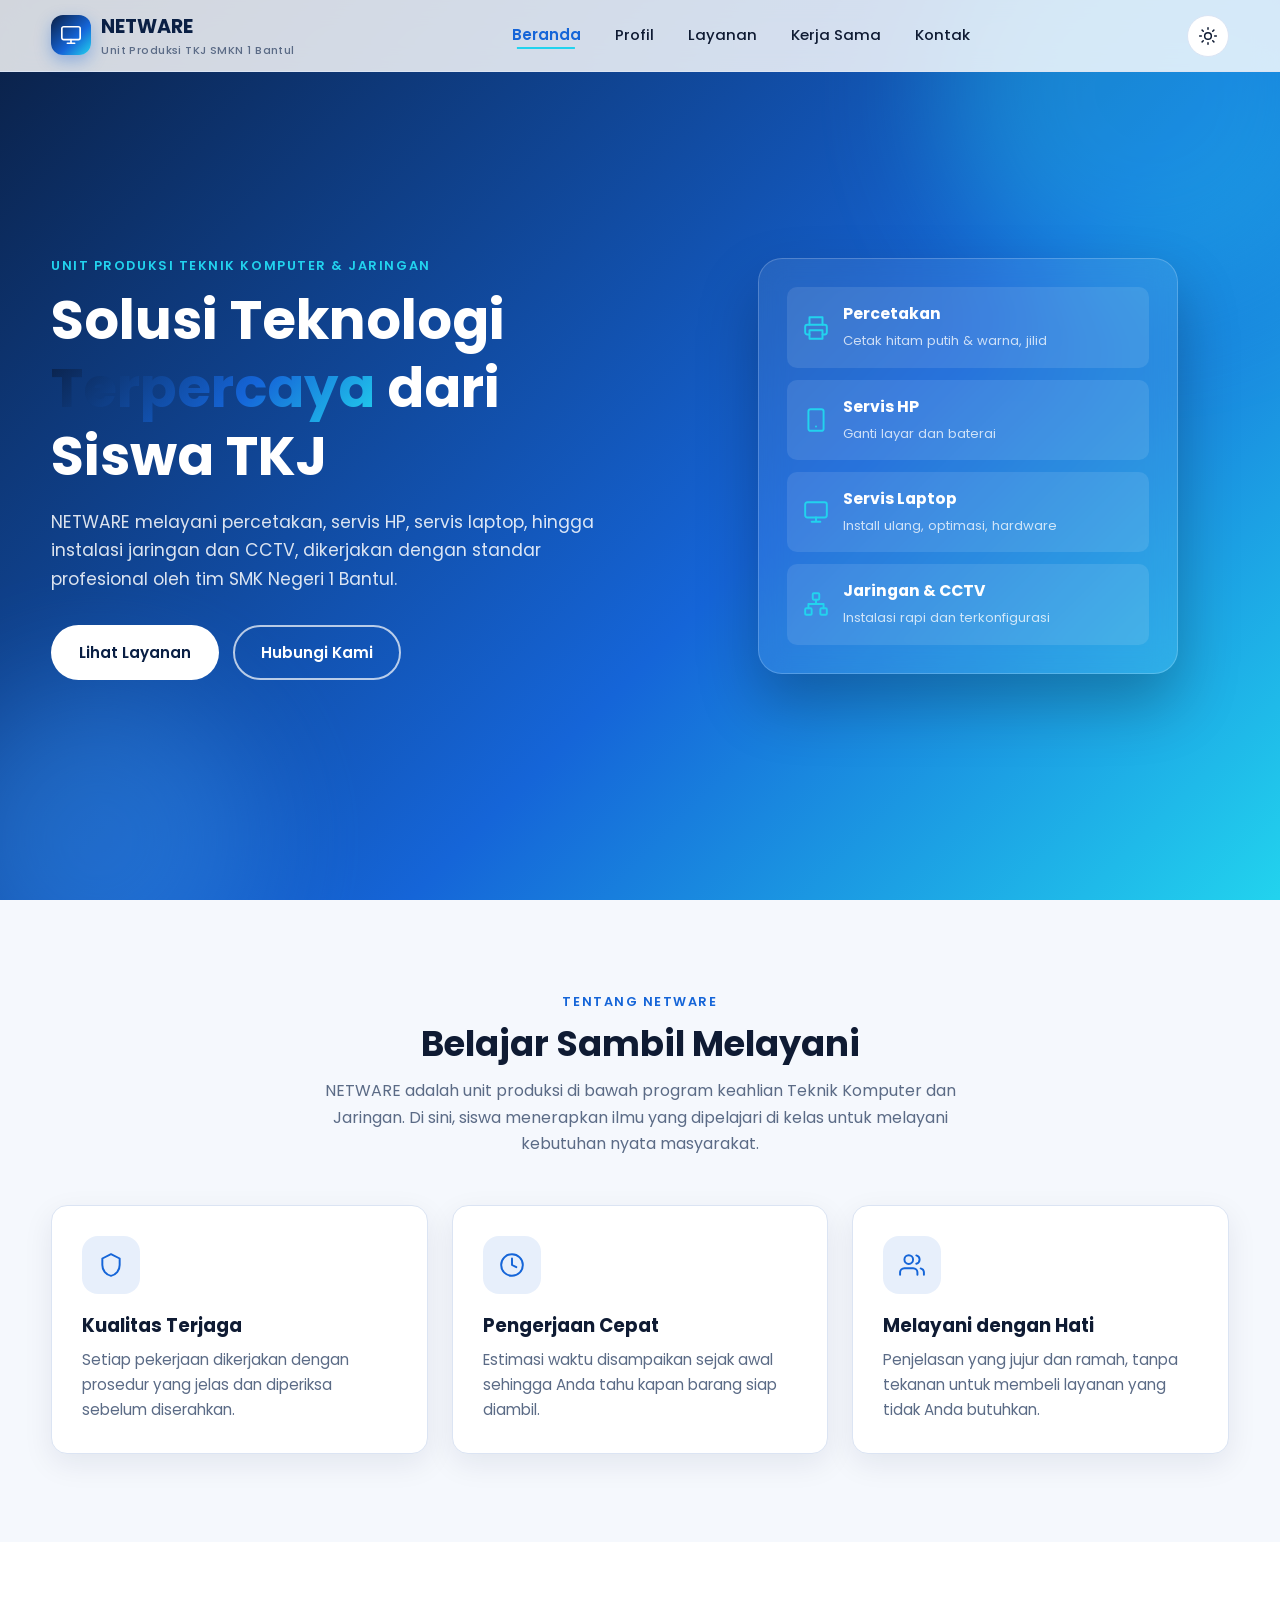
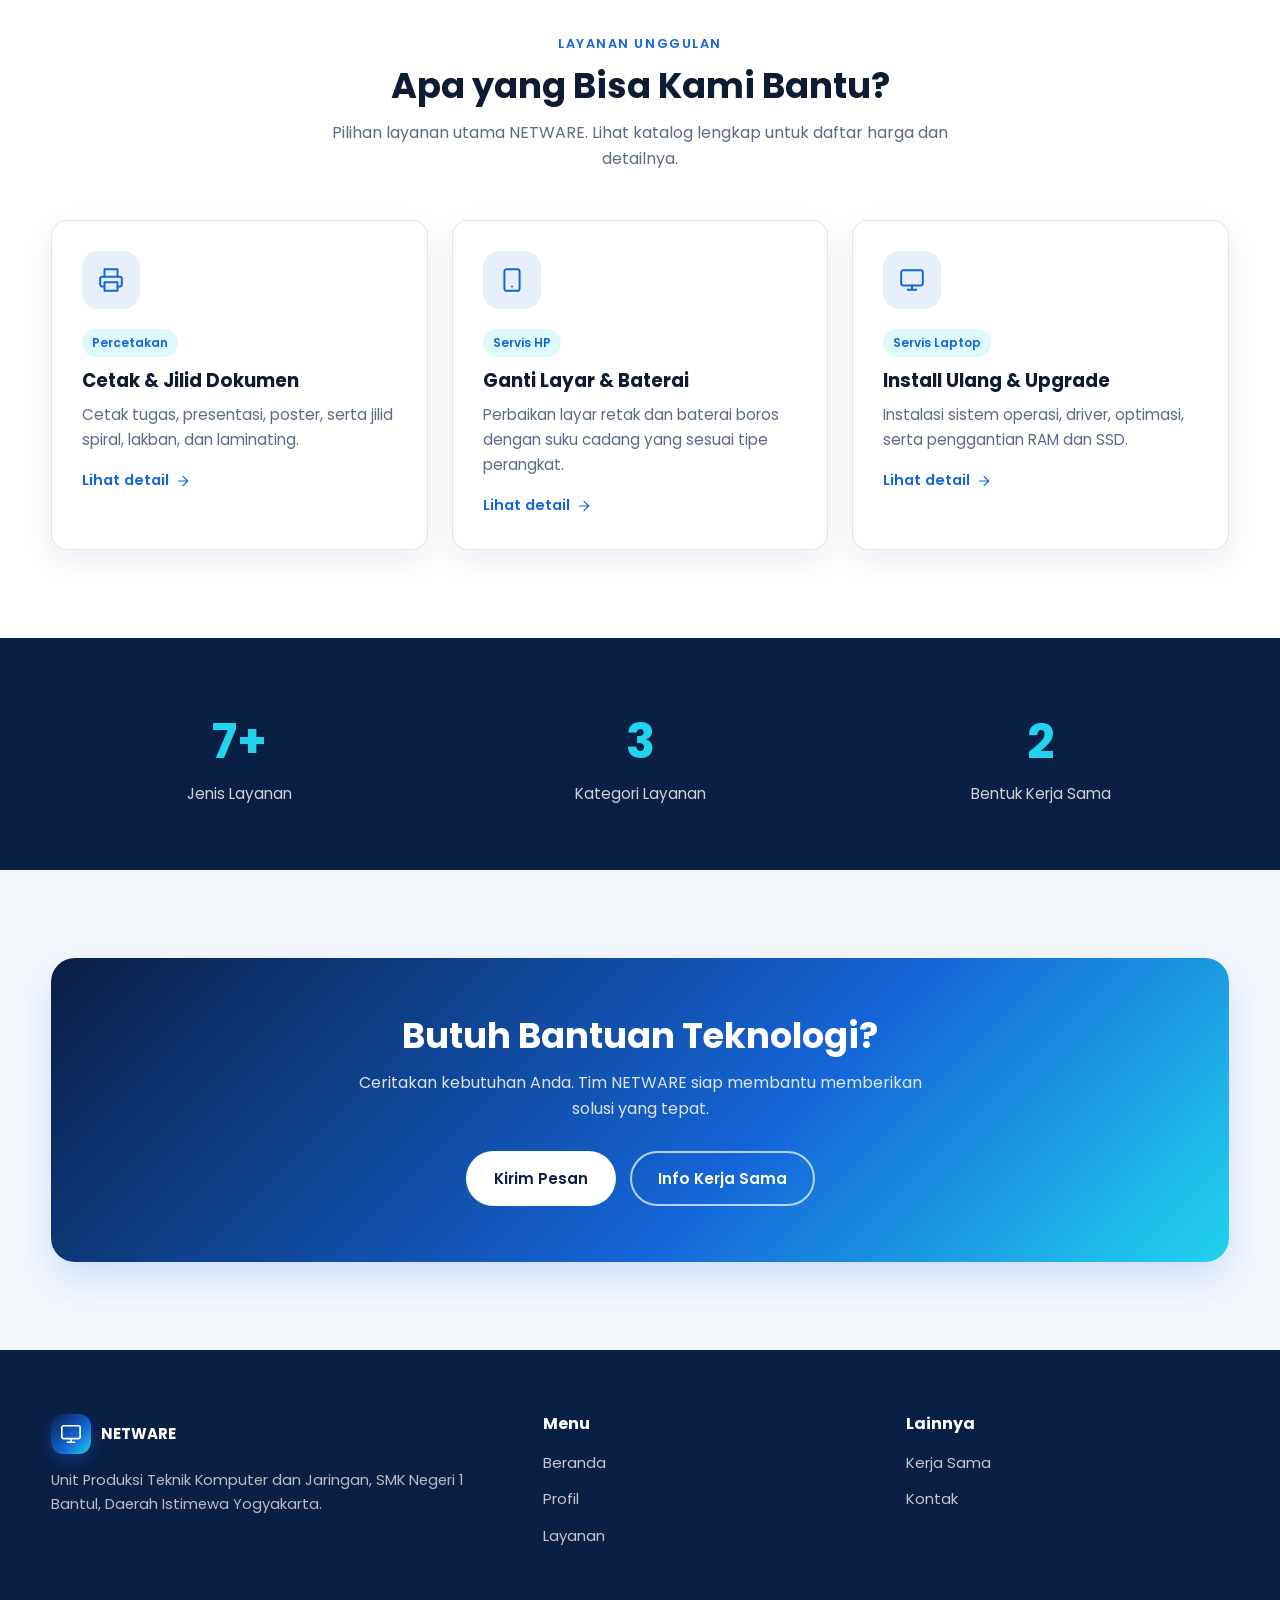
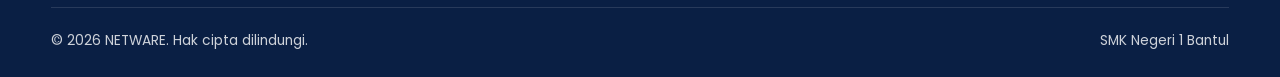
==== index.html @ 36465cb7 "Penjelasan singkat mengenai perubahan yang dibuat" ====
<!DOCTYPE html>
<html lang="id">
<head>
  <meta charset="UTF-8" />
  <meta name="viewport" content="width=device-width, initial-scale=1.0" />
  <meta name="description" content="NETWARE — Unit Produksi Teknik Komputer dan Jaringan (TKJ) SMK Negeri 1 Bantul. Percetakan, servis HP, servis laptop, dan layanan teknologi." />
  <title>NETWARE | Unit Produksi TKJ SMKN 1 Bantul</title>
  <link rel="preconnect" href="https://fonts.googleapis.com" />
  <link rel="preconnect" href="https://fonts.gstatic.com" crossorigin />
  <link href="https://fonts.googleapis.com/css2?family=Poppins:wght@400;500;600;700&display=swap" rel="stylesheet" />
  <link rel="stylesheet" href="css/style.css" />
  <script src="js/animasi.js" defer></script>
  <script src="js/main.js" defer></script>
</head>
<body>
  <div class="page-loader" aria-hidden="true"><div class="loader-ring"></div></div>
  <div class="scroll-progress" aria-hidden="true"></div>
  <a class="skip-link" href="#konten">Lewati ke konten</a>

  <!-- ============ HEADER & NAVIGASI ============ -->
  <header class="site-header">
    <div class="container nav-wrap">
      <a href="index.html" class="logo" aria-label="NETWARE beranda">
        <span class="logo-mark">
          <svg class="icon" viewBox="0 0 24 24" aria-hidden="true"><rect x="2" y="3" width="20" height="14" rx="2"/><path d="M8 21h8M12 17v4"/></svg>
        </span>
        <span>NETWARE<small>Unit Produksi TKJ SMKN 1 Bantul</small></span>
      </a>

      <nav aria-label="Navigasi utama">
        <ul class="nav-menu" id="menu">
          <li><a href="index.html" class="nav-link">Beranda</a></li>
          <li><a href="profil.html" class="nav-link">Profil</a></li>
          <li><a href="layanan.html" class="nav-link">Layanan</a></li>
          <li><a href="kerjasama.html" class="nav-link">Kerja Sama</a></li>
          <li><a href="kontak.html" class="nav-link">Kontak</a></li>
        </ul>
      </nav>

      <div class="nav-actions">
        <button class="icon-btn theme-toggle" type="button" aria-label="Aktifkan mode gelap" aria-pressed="false">
          <svg class="icon icon-sun" viewBox="0 0 24 24" aria-hidden="true"><circle cx="12" cy="12" r="4"/><path d="M12 2v2M12 20v2M4.93 4.93l1.41 1.41M17.66 17.66l1.41 1.41M2 12h2M20 12h2M4.93 19.07l1.41-1.41M17.66 6.34l1.41-1.41"/></svg>
          <svg class="icon icon-moon" viewBox="0 0 24 24" aria-hidden="true"><path d="M21 12.79A9 9 0 1 1 11.21 3 7 7 0 0 0 21 12.79z"/></svg>
        </button>
        <button class="icon-btn menu-toggle" type="button" aria-label="Buka menu" aria-expanded="false" aria-controls="menu">
          <svg class="icon icon-menu" viewBox="0 0 24 24" aria-hidden="true"><path d="M3 12h18M3 6h18M3 18h18"/></svg>
          <svg class="icon icon-close hidden" viewBox="0 0 24 24" aria-hidden="true"><path d="M18 6L6 18M6 6l12 12"/></svg>
        </button>
      </div>
    </div>
  </header>

  <main id="konten">

    <!-- ============ HERO ============ -->
    <section class="hero">
      <div class="container hero-grid">
        <div>
          <span class="eyebrow">Unit Produksi Teknik Komputer &amp; Jaringan</span>
          <h1>Solusi Teknologi <span class="text-gradient">Terpercaya</span> dari Siswa TKJ</h1>
          <p>NETWARE melayani percetakan, servis HP, servis laptop, hingga instalasi jaringan dan CCTV, dikerjakan dengan standar profesional oleh tim SMK Negeri 1 Bantul.</p>
          <div class="hero-actions">
            <a href="layanan.html" class="btn btn-light">Lihat Layanan</a>
            <a href="kontak.html" class="btn btn-ghost-light">Hubungi Kami</a>
          </div>
        </div>

        <div class="hero-visual">
          <div class="hero-card">
            <div class="hero-card-item">
              <svg class="icon" viewBox="0 0 24 24" aria-hidden="true"><path d="M6 9V2h12v7"/><path d="M6 18H4a2 2 0 0 1-2-2v-5a2 2 0 0 1 2-2h16a2 2 0 0 1 2 2v5a2 2 0 0 1-2 2h-2"/><rect x="6" y="14" width="12" height="8"/></svg>
              <div><strong>Percetakan</strong><span>Cetak hitam putih &amp; warna, jilid</span></div>
            </div>
            <div class="hero-card-item">
              <svg class="icon" viewBox="0 0 24 24" aria-hidden="true"><rect x="5" y="2" width="14" height="20" rx="2"/><path d="M12 18h.01"/></svg>
              <div><strong>Servis HP</strong><span>Ganti layar dan baterai</span></div>
            </div>
            <div class="hero-card-item">
              <svg class="icon" viewBox="0 0 24 24" aria-hidden="true"><rect x="2" y="3" width="20" height="14" rx="2"/><path d="M8 21h8M12 17v4"/></svg>
              <div><strong>Servis Laptop</strong><span>Install ulang, optimasi, hardware</span></div>
            </div>
            <div class="hero-card-item">
              <svg class="icon" viewBox="0 0 24 24" aria-hidden="true"><rect x="9" y="2" width="6" height="6" rx="1"/><rect x="2" y="16" width="6" height="6" rx="1"/><rect x="16" y="16" width="6" height="6" rx="1"/><path d="M12 8v4M5 16v-4h14v4"/></svg>
              <div><strong>Jaringan &amp; CCTV</strong><span>Instalasi rapi dan terkonfigurasi</span></div>
            </div>
          </div>
        </div>
      </div>
    </section>

    <!-- ============ PENGENALAN ============ -->
    <section class="section">
      <div class="container">
        <div class="section-head reveal">
          <span class="eyebrow">Tentang NETWARE</span>
          <h2>Belajar Sambil Melayani</h2>
          <p>NETWARE adalah unit produksi di bawah program keahlian Teknik Komputer dan Jaringan. Di sini, siswa menerapkan ilmu yang dipelajari di kelas untuk melayani kebutuhan nyata masyarakat.</p>
        </div>

        <div class="grid grid-3">
          <article class="card reveal">
            <div class="card-icon"><svg class="icon" viewBox="0 0 24 24" aria-hidden="true"><path d="M12 2l8 4v6c0 5-3.5 9-8 10-4.5-1-8-5-8-10V6l8-4z"/></svg></div>
            <h3>Kualitas Terjaga</h3>
            <p>Setiap pekerjaan dikerjakan dengan prosedur yang jelas dan diperiksa sebelum diserahkan.</p>
          </article>
          <article class="card reveal reveal-delay-1">
            <div class="card-icon"><svg class="icon" viewBox="0 0 24 24" aria-hidden="true"><circle cx="12" cy="12" r="10"/><path d="M12 6v6l4 2"/></svg></div>
            <h3>Pengerjaan Cepat</h3>
            <p>Estimasi waktu disampaikan sejak awal sehingga Anda tahu kapan barang siap diambil.</p>
          </article>
          <article class="card reveal reveal-delay-2">
            <div class="card-icon"><svg class="icon" viewBox="0 0 24 24" aria-hidden="true"><path d="M17 21v-2a4 4 0 0 0-4-4H5a4 4 0 0 0-4 4v2"/><circle cx="9" cy="7" r="4"/><path d="M23 21v-2a4 4 0 0 0-3-3.87M16 3.13a4 4 0 0 1 0 7.75"/></svg></div>
            <h3>Melayani dengan Hati</h3>
            <p>Penjelasan yang jujur dan ramah, tanpa tekanan untuk membeli layanan yang tidak Anda butuhkan.</p>
          </article>
        </div>
      </div>
    </section>

    <!-- ============ LAYANAN UNGGULAN ============ -->
    <section class="section section-alt">
      <div class="container">
        <div class="section-head reveal">
          <span class="eyebrow">Layanan Unggulan</span>
          <h2>Apa yang Bisa Kami Bantu?</h2>
          <p>Pilihan layanan utama NETWARE. Lihat katalog lengkap untuk daftar harga dan detailnya.</p>
        </div>

        <div class="grid grid-3">
          <article class="card reveal">
            <div class="card-icon"><svg class="icon" viewBox="0 0 24 24" aria-hidden="true"><path d="M6 9V2h12v7"/><path d="M6 18H4a2 2 0 0 1-2-2v-5a2 2 0 0 1 2-2h16a2 2 0 0 1 2 2v5a2 2 0 0 1-2 2h-2"/><rect x="6" y="14" width="12" height="8"/></svg></div>
            <span class="tag">Percetakan</span>
            <h3>Cetak &amp; Jilid Dokumen</h3>
            <p>Cetak tugas, presentasi, poster, serta jilid spiral, lakban, dan laminating.</p>
            <a href="layanan.html" class="card-link">Lihat detail <svg class="icon" viewBox="0 0 24 24" aria-hidden="true"><path d="M5 12h14M12 5l7 7-7 7"/></svg></a>
          </article>
          <article class="card reveal reveal-delay-1">
            <div class="card-icon"><svg class="icon" viewBox="0 0 24 24" aria-hidden="true"><rect x="5" y="2" width="14" height="20" rx="2"/><path d="M12 18h.01"/></svg></div>
            <span class="tag">Servis HP</span>
            <h3>Ganti Layar &amp; Baterai</h3>
            <p>Perbaikan layar retak dan baterai boros dengan suku cadang yang sesuai tipe perangkat.</p>
            <a href="layanan.html" class="card-link">Lihat detail <svg class="icon" viewBox="0 0 24 24" aria-hidden="true"><path d="M5 12h14M12 5l7 7-7 7"/></svg></a>
          </article>
          <article class="card reveal reveal-delay-2">
            <div class="card-icon"><svg class="icon" viewBox="0 0 24 24" aria-hidden="true"><rect x="2" y="3" width="20" height="14" rx="2"/><path d="M8 21h8M12 17v4"/></svg></div>
            <span class="tag">Servis Laptop</span>
            <h3>Install Ulang &amp; Upgrade</h3>
            <p>Instalasi sistem operasi, driver, optimasi, serta penggantian RAM dan SSD.</p>
            <a href="layanan.html" class="card-link">Lihat detail <svg class="icon" viewBox="0 0 24 24" aria-hidden="true"><path d="M5 12h14M12 5l7 7-7 7"/></svg></a>
          </article>
        </div>
      </div>
    </section>

    <!-- ============ STATISTIK ============ -->
    <section class="stats">
      <div class="container grid grid-3">
        <div class="reveal">
          <div class="stat-number" data-count="10" data-suffix="+">0</div>
          <div class="stat-label">Jenis Layanan</div>
        </div>
        <div class="reveal reveal-delay-1">
          <div class="stat-number" data-count="4">0</div>
          <div class="stat-label">Kategori Layanan</div>
        </div>
        <div class="reveal reveal-delay-2">
          <div class="stat-number" data-count="3">0</div>
          <div class="stat-label">Bentuk Kerja Sama</div>
        </div>
      </div>
    </section>

    <!-- ============ CTA ============ -->
    <section class="section">
      <div class="container">
        <div class="cta-band reveal">
          <h2>Butuh Bantuan Teknologi?</h2>
          <p>Ceritakan kebutuhan Anda. Tim NETWARE siap membantu memberikan solusi yang tepat.</p>
          <div class="hero-actions">
            <a href="kontak.html" class="btn btn-light">Kirim Pesan</a>
            <a href="kerjasama.html" class="btn btn-ghost-light">Info Kerja Sama</a>
          </div>
        </div>
      </div>
    </section>
  </main>

  <!-- ============ FOOTER ============ -->
  <footer class="site-footer">
    <div class="container">
      <div class="footer-grid">
        <div>
          <a href="index.html" class="logo"><span class="logo-mark"><svg class="icon" viewBox="0 0 24 24" aria-hidden="true"><rect x="2" y="3" width="20" height="14" rx="2"/><path d="M8 21h8M12 17v4"/></svg></span><span>NETWARE</span></a>
          <p>Unit Produksi Teknik Komputer dan Jaringan, SMK Negeri 1 Bantul, Daerah Istimewa Yogyakarta.</p>
        </div>
        <div>
          <h4>Menu</h4>
          <ul>
            <li><a href="index.html">Beranda</a></li>
            <li><a href="profil.html">Profil</a></li>
            <li><a href="layanan.html">Layanan</a></li>
          </ul>
        </div>
        <div>
          <h4>Lainnya</h4>
          <ul>
            <li><a href="kerjasama.html">Kerja Sama</a></li>
            <li><a href="kontak.html">Kontak</a></li>
          </ul>
        </div>
      </div>
      <div class="footer-bottom">
        <span>&copy; <span class="current-year">2026</span> NETWARE. Hak cipta dilindungi.</span>
        <span>SMK Negeri 1 Bantul</span>
      </div>
    </div>
  </footer>

  <button class="back-to-top" type="button" aria-label="Kembali ke atas">
    <svg class="icon" viewBox="0 0 24 24" aria-hidden="true"><path d="M12 19V5M5 12l7-7 7 7"/></svg>
  </button>
</body>
</html>
---- css/style.css ----
/* =========================================================
   NETWARE — Unit Produksi TKJ SMK Negeri 1 Bantul
   Stylesheet utama (ditulis manual, tanpa framework)
   ========================================================= */

/* ---------- 1. Variabel warna & tipografi ---------- */
:root {
  --navy: #0a1f44;
  --navy-2: #13306b;
  --blue: #1565d8;
  --blue-light: #3b9cff;
  --cyan: #22d3ee;
  --white: #ffffff;

  --bg: #f5f8fd;
  --surface: #ffffff;
  --text: #0f1b33;
  --text-muted: #5b6b86;
  --border: #dbe4f3;
  --shadow: 0 10px 30px rgba(10, 31, 68, 0.08);
  --shadow-hover: 0 18px 40px rgba(21, 101, 216, 0.18);
  --gradient: linear-gradient(135deg, var(--navy) 0%, var(--blue) 60%, var(--cyan) 100%);

  --radius: 16px;
  --radius-sm: 10px;
  --transition: 0.3s ease;
  --font: "Poppins", "Inter", system-ui, -apple-system, "Segoe UI", sans-serif;
  --header-h: 72px;
}

/* Mode gelap */
[data-theme="dark"] {
  --bg: #0b1424;
  --surface: #121d33;
  --text: #e6eefc;
  --text-muted: #9fb0cc;
  --border: #22314f;
  --shadow: 0 10px 30px rgba(0, 0, 0, 0.35);
  --shadow-hover: 0 18px 40px rgba(34, 211, 238, 0.15);
}

/* ---------- 2. Reset & dasar ---------- */
*,
*::before,
*::after { box-sizing: border-box; margin: 0; padding: 0; }

html { scroll-behavior: smooth; scroll-padding-top: calc(var(--header-h) + 16px); }

body {
  font-family: var(--font);
  background: var(--bg);
  color: var(--text);
  line-height: 1.65;
  transition: background var(--transition), color var(--transition);
  overflow-x: hidden;
}

img, svg { display: block; max-width: 100%; }
a { color: var(--blue); text-decoration: none; transition: color var(--transition); }
a:hover { color: var(--cyan); }
h1, h2, h3, h4 { line-height: 1.25; font-weight: 700; }
h1 { font-size: clamp(2rem, 4.5vw, 3.4rem); }
h2 { font-size: clamp(1.6rem, 3vw, 2.2rem); }
h3 { font-size: 1.15rem; }
p { color: var(--text-muted); }

.container { width: min(1180px, 92%); margin-inline: auto; }
.section { padding: 88px 0; }
.section-alt { background: var(--surface); }
.section-head { text-align: center; max-width: 680px; margin: 0 auto 48px; }
.section-head p { margin-top: 12px; }
.eyebrow {
  display: inline-block;
  font-size: 0.8rem;
  font-weight: 600;
  letter-spacing: 0.12em;
  text-transform: uppercase;
  color: var(--blue);
  margin-bottom: 10px;
}
.text-gradient {
  background: var(--gradient);
  -webkit-background-clip: text;
  background-clip: text;
  color: transparent;
}

.icon { width: 26px; height: 26px; stroke: currentColor; fill: none; stroke-width: 1.8; stroke-linecap: round; stroke-linejoin: round; flex-shrink: 0; }
.icon-lg { width: 36px; height: 36px; }

/* Skip link (aksesibilitas) */
.skip-link {
  position: absolute; left: -9999px; top: 8px;
  background: var(--blue); color: #fff; padding: 8px 14px; border-radius: 8px; z-index: 2000;
}
.skip-link:focus { left: 12px; }

:focus-visible { outline: 3px solid var(--cyan); outline-offset: 3px; border-radius: 6px; }

/* ---------- 3. Tombol ---------- */
.btn {
  position: relative;
  display: inline-flex; align-items: center; justify-content: center; gap: 8px;
  padding: 13px 26px;
  border: 2px solid transparent;
  border-radius: 999px;
  font: inherit; font-weight: 600; font-size: 0.95rem;
  cursor: pointer; overflow: hidden;
  transition: transform var(--transition), box-shadow var(--transition), background var(--transition), color var(--transition);
}
.btn:hover { transform: translateY(-3px); }
.btn:active { transform: translateY(-1px) scale(0.98); }
.btn .icon { width: 18px; height: 18px; }
.btn-primary { background: var(--blue); color: #fff; box-shadow: 0 6px 18px rgba(21, 101, 216, 0.35); }
.btn-primary:hover { background: var(--blue-light); color: #fff; box-shadow: 0 10px 26px rgba(59, 156, 255, 0.45); }
.btn-outline { border-color: var(--blue); color: var(--blue); background: transparent; }
.btn-outline:hover { background: var(--blue); color: #fff; }
.btn-light { background: #fff; color: var(--navy); }
.btn-light:hover { background: var(--cyan); color: var(--navy); }
.btn-ghost-light { border-color: rgba(255,255,255,0.7); color: #fff; }
.btn-ghost-light:hover { background: #fff; color: var(--navy); }
.btn-block { width: 100%; }
.btn .ripple {
  position: absolute; border-radius: 50%; background: rgba(255,255,255,0.45);
  transform: scale(0); animation: ripple 0.6s linear; pointer-events: none;
}
@keyframes ripple { to { transform: scale(4); opacity: 0; } }

/* ---------- 4. Header & navigasi ---------- */
.site-header {
  position: fixed; inset: 0 0 auto 0; height: var(--header-h); z-index: 1000;
  background: rgba(255, 255, 255, 0.82);
  backdrop-filter: blur(12px); -webkit-backdrop-filter: blur(12px);
  border-bottom: 1px solid var(--border);
  transition: background var(--transition), box-shadow var(--transition);
}
[data-theme="dark"] .site-header { background: rgba(11, 20, 36, 0.82); }
.site-header.scrolled { box-shadow: var(--shadow); }

.nav-wrap { height: 100%; display: flex; align-items: center; justify-content: space-between; gap: 16px; }

.logo { display: flex; align-items: center; gap: 10px; font-weight: 700; font-size: 1.2rem; color: var(--navy); }
[data-theme="dark"] .logo { color: #fff; }
.logo:hover { color: var(--blue); }
.logo-mark {
  width: 40px; height: 40px; border-radius: 12px; background: var(--gradient);
  display: grid; place-items: center; color: #fff; box-shadow: 0 6px 16px rgba(21,101,216,0.35);
}
.logo-mark .icon { width: 22px; height: 22px; }
.logo small { display: block; font-size: 0.68rem; font-weight: 500; color: var(--text-muted); letter-spacing: 0.04em; }

.nav-menu { display: flex; align-items: center; gap: 6px; list-style: none; }
.nav-link {
  position: relative; padding: 8px 14px; border-radius: 999px;
  font-weight: 500; font-size: 0.93rem; color: var(--text);
  transition: color var(--transition), background var(--transition);
}
.nav-link::after {
  content: ""; position: absolute; left: 50%; bottom: 4px; width: 0; height: 2px;
  background: var(--cyan); transform: translateX(-50%); transition: width var(--transition);
}
.nav-link:hover { color: var(--blue); background: rgba(21,101,216,0.06); }
.nav-link:hover::after, .nav-link.active::after { width: 60%; }
.nav-link.active { color: var(--blue); font-weight: 600; }

.nav-actions { display: flex; align-items: center; gap: 10px; }
.icon-btn {
  width: 42px; height: 42px; border-radius: 50%; border: 1px solid var(--border);
  background: var(--surface); color: var(--text); cursor: pointer;
  display: grid; place-items: center;
  transition: transform var(--transition), background var(--transition), color var(--transition);
}
.icon-btn:hover { transform: rotate(18deg); background: var(--blue); color: #fff; border-color: var(--blue); }
.icon-btn .icon { width: 20px; height: 20px; }
.theme-toggle .icon-moon { display: none; }
[data-theme="dark"] .theme-toggle .icon-sun { display: none; }
[data-theme="dark"] .theme-toggle .icon-moon { display: block; }

.menu-toggle { display: none; }

/* Progress bar membaca halaman */
.scroll-progress {
  position: fixed; top: 0; left: 0; height: 3px; width: 0%; z-index: 1100;
  background: var(--gradient);
}

/* ---------- 5. Hero ---------- */
.hero {
  position: relative; min-height: 100vh; display: flex; align-items: center;
  padding: calc(var(--header-h) + 40px) 0 80px;
  background: var(--gradient); color: #fff; overflow: hidden;
}
.hero::before, .hero::after {
  content: ""; position: absolute; border-radius: 50%; filter: blur(60px); opacity: 0.35; pointer-events: none;
}
.hero::before { width: 420px; height: 420px; background: var(--cyan); top: -120px; right: -80px; animation: float 9s ease-in-out infinite; }
.hero::after { width: 320px; height: 320px; background: var(--blue-light); bottom: -100px; left: -60px; animation: float 11s ease-in-out infinite reverse; }
@keyframes float { 50% { transform: translateY(-30px); } }

.hero-grid { position: relative; z-index: 1; display: grid; grid-template-columns: 1.15fr 1fr; gap: 56px; align-items: center; }
.hero h1 { color: #fff; margin-bottom: 18px; }
.hero p { color: rgba(255,255,255,0.85); font-size: 1.08rem; max-width: 560px; }
.hero .eyebrow { color: var(--cyan); }
.hero-actions { display: flex; flex-wrap: wrap; gap: 14px; margin-top: 32px; }

.hero-visual { position: relative; display: grid; place-items: center; }
.hero-card {
  width: min(420px, 100%); padding: 28px; border-radius: 24px;
  background: rgba(255,255,255,0.08); border: 1px solid rgba(255,255,255,0.2);
  backdrop-filter: blur(14px); -webkit-backdrop-filter: blur(14px);
  box-shadow: 0 30px 60px rgba(0,0,0,0.25);
  animation: rise 0.9s ease both;
}
.hero-card-item {
  display: flex; align-items: center; gap: 14px; padding: 14px 16px; margin-bottom: 12px;
  border-radius: var(--radius-sm); background: rgba(255,255,255,0.1); color: #fff;
  transition: transform var(--transition), background var(--transition);
}
.hero-card-item:last-child { margin-bottom: 0; }
.hero-card-item:hover { transform: translateX(6px); background: rgba(255,255,255,0.18); }
.hero-card-item strong { display: block; font-size: 0.98rem; }
.hero-card-item span { font-size: 0.82rem; color: rgba(255,255,255,0.75); }
.hero-card-item .icon { color: var(--cyan); }

@keyframes rise { from { opacity: 0; transform: translateY(30px); } to { opacity: 1; transform: none; } }

/* ---------- 6. Kartu ---------- */
.grid { display: grid; gap: 24px; }
.grid-3 { grid-template-columns: repeat(3, 1fr); }
.grid-2 { grid-template-columns: repeat(2, 1fr); }
.grid-4 { grid-template-columns: repeat(4, 1fr); }

.card {
  position: relative; background: var(--surface); border: 1px solid var(--border);
  border-radius: var(--radius); padding: 30px; box-shadow: var(--shadow);
  transition: transform var(--transition), box-shadow var(--transition), border-color var(--transition);
}
.card:hover { transform: translateY(-8px); box-shadow: var(--shadow-hover); border-color: var(--cyan); }
.card-icon {
  width: 58px; height: 58px; border-radius: 16px; margin-bottom: 20px;
  display: grid; place-items: center; background: rgba(21,101,216,0.1); color: var(--blue);
  transition: background var(--transition), color var(--transition), transform var(--transition);
}
.card:hover .card-icon { background: var(--gradient); color: #fff; transform: scale(1.08) rotate(-4deg); }
.card h3 { color: var(--text); margin-bottom: 10px; }
.card p { font-size: 0.95rem; }
.card-link { display: inline-flex; align-items: center; gap: 6px; margin-top: 16px; font-weight: 600; font-size: 0.92rem; }
.card-link .icon { width: 16px; height: 16px; transition: transform var(--transition); }
.card-link:hover .icon { transform: translateX(5px); }

.tag {
  display: inline-block; font-size: 0.75rem; font-weight: 600; padding: 4px 10px; border-radius: 999px;
  background: rgba(34,211,238,0.15); color: var(--blue); margin-bottom: 12px;
}

/* ---------- 7. Statistik ---------- */
.stats { background: var(--navy); color: #fff; padding: 64px 0; }
.stats .grid { text-align: center; }
.stat-number { font-size: clamp(2.2rem, 4vw, 3rem); font-weight: 700; color: var(--cyan); }
.stat-label { color: rgba(255,255,255,0.8); font-size: 0.95rem; }

/* ---------- 8. Timeline / sejarah ---------- */
.timeline { position: relative; max-width: 760px; margin: 0 auto; padding-left: 36px; }
.timeline::before {
  content: ""; position: absolute; left: 8px; top: 6px; bottom: 6px; width: 3px;
  background: var(--gradient); border-radius: 3px;
}
.timeline-item { position: relative; margin-bottom: 32px; }
.timeline-item::before {
  content: ""; position: absolute; left: -36px; top: 6px; width: 19px; height: 19px; border-radius: 50%;
  background: var(--surface); border: 4px solid var(--blue); box-shadow: 0 0 0 4px var(--bg);
  transition: transform var(--transition), background var(--transition);
}
.timeline-item:hover::before { transform: scale(1.3); background: var(--cyan); border-color: var(--cyan); }
.timeline-year { font-weight: 700; color: var(--blue); font-size: 0.9rem; }
.timeline-item h3 { margin: 4px 0 6px; color: var(--text); }

/* ---------- 9. Halaman sub-hero ---------- */
.page-hero {
  padding: calc(var(--header-h) + 64px) 0 64px; background: var(--gradient); color: #fff; text-align: center;
  position: relative; overflow: hidden;
}
.page-hero h1 { color: #fff; font-size: clamp(2rem, 4vw, 2.9rem); }
.page-hero p { color: rgba(255,255,255,0.85); max-width: 640px; margin: 14px auto 0; }
.breadcrumb { font-size: 0.88rem; color: rgba(255,255,255,0.75); margin-bottom: 12px; }
.breadcrumb a { color: var(--cyan); }

/* ---------- 10. Layanan: pencarian, filter, katalog ---------- */
.toolbar { display: flex; flex-wrap: wrap; gap: 16px; align-items: center; justify-content: space-between; margin-bottom: 36px; }
.search-box { position: relative; flex: 1 1 320px; max-width: 420px; }
.search-box input {
  width: 100%; padding: 14px 18px 14px 48px; border-radius: 999px;
  border: 1px solid var(--border); background: var(--surface); color: var(--text); font: inherit;
  transition: border-color var(--transition), box-shadow var(--transition);
}
.search-box input:focus { outline: none; border-color: var(--blue); box-shadow: 0 0 0 4px rgba(21,101,216,0.15); }
.search-box .icon { position: absolute; left: 16px; top: 50%; transform: translateY(-50%); color: var(--text-muted); width: 20px; height: 20px; }

.filters { display: flex; flex-wrap: wrap; gap: 10px; }
.filter-btn {
  padding: 10px 18px; border-radius: 999px; border: 1px solid var(--border);
  background: var(--surface); color: var(--text); font: inherit; font-size: 0.9rem; font-weight: 500; cursor: pointer;
  transition: all var(--transition);
}
.filter-btn:hover { border-color: var(--blue); color: var(--blue); transform: translateY(-2px); }
.filter-btn.active { background: var(--blue); border-color: var(--blue); color: #fff; box-shadow: 0 6px 16px rgba(21,101,216,0.3); }

.service-card { display: flex; flex-direction: column; cursor: pointer; }
.service-card .price { margin-top: auto; padding-top: 18px; font-weight: 700; color: var(--navy); display: flex; justify-content: space-between; align-items: center; }
[data-theme="dark"] .service-card .price { color: #fff; }
.service-card .price span { font-size: 0.8rem; font-weight: 500; color: var(--text-muted); }
.service-card .detail-hint { font-size: 0.82rem; color: var(--blue); margin-top: 10px; }

.empty-state { text-align: center; padding: 48px 20px; color: var(--text-muted); display: none; }
.empty-state.show { display: block; }

/* ---------- 11. Kerja sama: langkah ---------- */
.steps { counter-reset: step; }
.step {
  position: relative; padding: 30px 26px 26px; border-radius: var(--radius); background: var(--surface);
  border: 1px solid var(--border); box-shadow: var(--shadow); counter-increment: step;
  transition: transform var(--transition), box-shadow var(--transition);
}
.step:hover { transform: translateY(-6px); box-shadow: var(--shadow-hover); }
.step::before {
  content: counter(step, decimal-leading-zero); position: absolute; top: -18px; left: 22px;
  width: 44px; height: 44px; border-radius: 50%; display: grid; place-items: center;
  background: var(--gradient); color: #fff; font-weight: 700; box-shadow: 0 6px 14px rgba(21,101,216,0.35);
}
.step h3 { color: var(--text); margin: 10px 0 8px; }

.partner-card { border-left: 4px solid var(--cyan); }
.partner-card ul { list-style: none; margin-top: 14px; }
.partner-card li { position: relative; padding-left: 24px; margin-bottom: 8px; font-size: 0.95rem; color: var(--text-muted); }
.partner-card li::before { content: ""; position: absolute; left: 0; top: 9px; width: 10px; height: 10px; border-radius: 50%; background: var(--cyan); }

/* ---------- 12. Kontak & formulir ---------- */
.contact-grid { display: grid; grid-template-columns: 1fr 1.2fr; gap: 40px; align-items: start; }
.contact-info .card { margin-bottom: 20px; display: flex; gap: 18px; align-items: flex-start; padding: 24px; }
.contact-info .card:hover { transform: translateX(6px); }
.contact-info .card h3 { font-size: 1rem; margin-bottom: 4px; color: var(--text); }
.contact-info .card p { font-size: 0.93rem; }
.contact-info .card-icon { margin: 0; flex-shrink: 0; }

.form { background: var(--surface); border: 1px solid var(--border); border-radius: var(--radius); padding: 36px; box-shadow: var(--shadow); }
.form-group { margin-bottom: 20px; }
.form-group label { display: block; font-weight: 600; font-size: 0.9rem; margin-bottom: 8px; color: var(--text); }
.form-group input,
.form-group select,
.form-group textarea {
  width: 100%; padding: 13px 16px; font: inherit; color: var(--text);
  background: var(--bg); border: 1px solid var(--border); border-radius: var(--radius-sm);
  transition: border-color var(--transition), box-shadow var(--transition);
}
.form-group textarea { min-height: 140px; resize: vertical; }
.form-group input:focus,
.form-group select:focus,
.form-group textarea:focus { outline: none; border-color: var(--blue); box-shadow: 0 0 0 4px rgba(21,101,216,0.15); }
.form-group.invalid input,
.form-group.invalid select,
.form-group.invalid textarea { border-color: #ef4444; }
.error-msg { display: none; color: #ef4444; font-size: 0.82rem; margin-top: 6px; }
.form-group.invalid .error-msg { display: block; }

.map-frame { width: 100%; height: 280px; border: 0; border-radius: var(--radius); margin-top: 20px; box-shadow: var(--shadow); }

/* ---------- 13. Modal ---------- */
.modal {
  position: fixed; inset: 0; z-index: 1500; display: grid; place-items: center; padding: 20px;
  background: rgba(5, 12, 28, 0.6); backdrop-filter: blur(4px);
  opacity: 0; visibility: hidden; transition: opacity var(--transition), visibility var(--transition);
}
.modal.open { opacity: 1; visibility: visible; }
.modal-box {
  position: relative; width: min(560px, 100%); background: var(--surface); color: var(--text);
  border-radius: var(--radius); padding: 36px; box-shadow: 0 30px 60px rgba(0,0,0,0.3);
  transform: translateY(24px) scale(0.96); transition: transform 0.35s ease;
}
.modal.open .modal-box { transform: none; }
.modal-close { position: absolute; top: 14px; right: 14px; }
.modal h3 { font-size: 1.4rem; color: var(--text); margin: 8px 0 12px; }
.modal ul { list-style: none; margin: 18px 0; }
.modal li { padding: 8px 0; border-bottom: 1px dashed var(--border); color: var(--text-muted); font-size: 0.95rem; }
.modal li:last-child { border-bottom: 0; }
.modal .modal-price { font-size: 1.5rem; font-weight: 700; color: var(--blue); }

/* ---------- 14. Toast ---------- */
.toast-container { position: fixed; right: 20px; bottom: 20px; z-index: 1600; display: flex; flex-direction: column; gap: 10px; }
.toast {
  min-width: 260px; max-width: 360px; padding: 14px 18px; border-radius: var(--radius-sm);
  background: var(--navy); color: #fff; font-size: 0.92rem; box-shadow: 0 14px 30px rgba(0,0,0,0.25);
  border-left: 4px solid var(--cyan); animation: toast-in 0.35s ease both;
}
.toast.success { border-left-color: #22c55e; }
.toast.error { border-left-color: #ef4444; }
.toast.hide { animation: toast-out 0.35s ease both; }
@keyframes toast-in { from { opacity: 0; transform: translateX(40px); } }
@keyframes toast-out { to { opacity: 0; transform: translateX(40px); } }

/* ---------- 15. Tombol kembali ke atas ---------- */
.back-to-top {
  position: fixed; right: 20px; bottom: 20px; z-index: 900;
  width: 48px; height: 48px; border-radius: 50%; border: 0; cursor: pointer;
  background: var(--gradient); color: #fff; display: grid; place-items: center;
  box-shadow: 0 10px 24px rgba(21,101,216,0.4);
  opacity: 0; visibility: hidden; transform: translateY(20px);
  transition: opacity var(--transition), transform var(--transition), visibility var(--transition);
}
.back-to-top.show { opacity: 1; visibility: visible; transform: none; }
.back-to-top:hover { transform: translateY(-4px); }

/* ---------- 16. Footer ---------- */
.site-footer { background: var(--navy); color: rgba(255,255,255,0.8); padding: 64px 0 24px; }
.footer-grid { display: grid; grid-template-columns: 1.4fr 1fr 1fr; gap: 40px; }
.site-footer h4 { color: #fff; margin-bottom: 16px; font-size: 1rem; }
.site-footer p { color: rgba(255,255,255,0.7); font-size: 0.92rem; margin-top: 14px; }
.site-footer ul { list-style: none; }
.site-footer li { margin-bottom: 10px; }
.site-footer a { color: rgba(255,255,255,0.75); font-size: 0.93rem; }
.site-footer a:hover { color: var(--cyan); padding-left: 4px; }
.footer-bottom {
  margin-top: 48px; padding-top: 22px; border-top: 1px solid rgba(255,255,255,0.12);
  display: flex; flex-wrap: wrap; justify-content: space-between; gap: 10px; font-size: 0.86rem;
}
.site-footer .logo { color: #fff; }
.site-footer .logo small { color: rgba(255,255,255,0.6); }

/* ---------- 17. Animasi saat digulir ---------- */
.reveal { opacity: 0; transform: translateY(32px); transition: opacity 0.7s ease, transform 0.7s ease; }
.reveal.visible { opacity: 1; transform: none; }
.reveal-delay-1 { transition-delay: 0.1s; }
.reveal-delay-2 { transition-delay: 0.2s; }
.reveal-delay-3 { transition-delay: 0.3s; }

/* Loader halaman */
.page-loader {
  position: fixed; inset: 0; z-index: 2000; background: var(--bg);
  display: grid; place-items: center; transition: opacity 0.5s ease, visibility 0.5s ease;
}
.page-loader.done { opacity: 0; visibility: hidden; }
.loader-ring {
  width: 56px; height: 56px; border-radius: 50%;
  border: 4px solid var(--border); border-top-color: var(--blue); animation: spin 0.9s linear infinite;
}
@keyframes spin { to { transform: rotate(360deg); } }

/* Kelas bantu */
.hidden { display: none !important; }
.text-center { text-align: center; }
.mt-32 { margin-top: 32px; }
.cta-band {
  background: var(--gradient); color: #fff; border-radius: 24px; padding: 56px 40px; text-align: center;
  box-shadow: var(--shadow-hover);
}
.cta-band h2 { color: #fff; margin-bottom: 12px; }
.cta-band p { color: rgba(255,255,255,0.85); max-width: 600px; margin: 0 auto 28px; }
.cta-band .hero-actions { justify-content: center; margin-top: 0; }

/* ---------- 18. Responsif ---------- */
@media (max-width: 1024px) {
  .grid-4 { grid-template-columns: repeat(2, 1fr); }
  .hero-grid { grid-template-columns: 1fr; text-align: center; }
  .hero p { margin-inline: auto; }
  .hero-actions { justify-content: center; }
  .hero-visual { order: 2; }
  .footer-grid { grid-template-columns: 1fr 1fr; }
}

@media (max-width: 860px) {
  .menu-toggle { display: grid; }
  .nav-menu {
    position: fixed; top: var(--header-h); left: 0; right: 0;
    flex-direction: column; align-items: stretch; gap: 4px;
    background: var(--surface); padding: 16px 4% 24px; border-bottom: 1px solid var(--border);
    box-shadow: var(--shadow);
    transform: translateY(-120%); opacity: 0; visibility: hidden;
    transition: transform var(--transition), opacity var(--transition), visibility var(--transition);
  }
  .nav-menu.open { transform: none; opacity: 1; visibility: visible; }
  .nav-link { padding: 12px 16px; }
  .grid-3, .grid-2 { grid-template-columns: 1fr; }
  .contact-grid { grid-template-columns: 1fr; }
  .section { padding: 64px 0; }
  .btn-desktop-only { display: none; }
}

@media (max-width: 560px) {
  .grid-4 { grid-template-columns: 1fr; }
  .footer-grid { grid-template-columns: 1fr; }
  .form { padding: 24px; }
  .hero-card { padding: 20px; }
  .card { padding: 24px; }
  .logo small { display: none; }
  .timeline { padding-left: 28px; }
  .timeline-item::before { left: -28px; }
  .timeline::before { left: 6px; }
}

/* ---------- 19. Mode gerak dikurangi ---------- */
@media (prefers-reduced-motion: reduce) {
  *, *::before, *::after {
    animation-duration: 0.01ms !important;
    animation-iteration-count: 1 !important;
    transition-duration: 0.01ms !important;
    scroll-behavior: auto !important;
  }
}
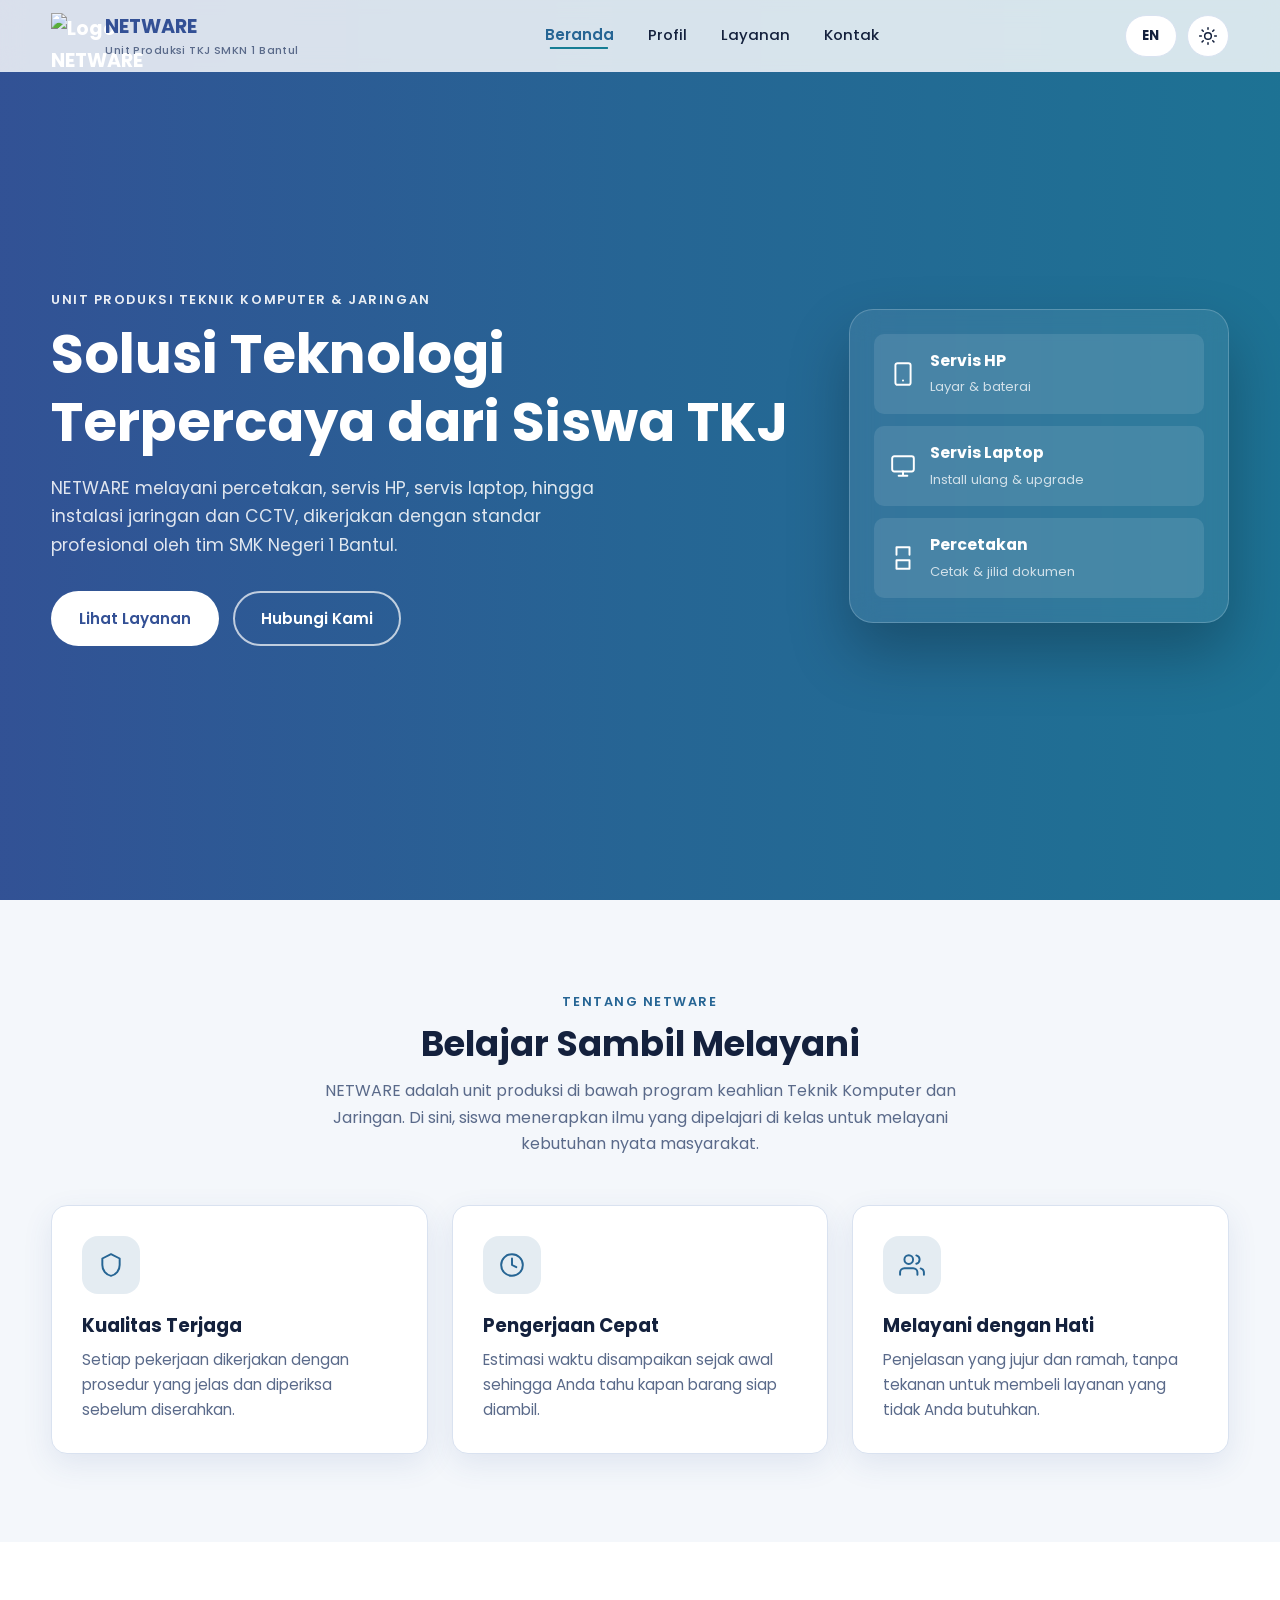
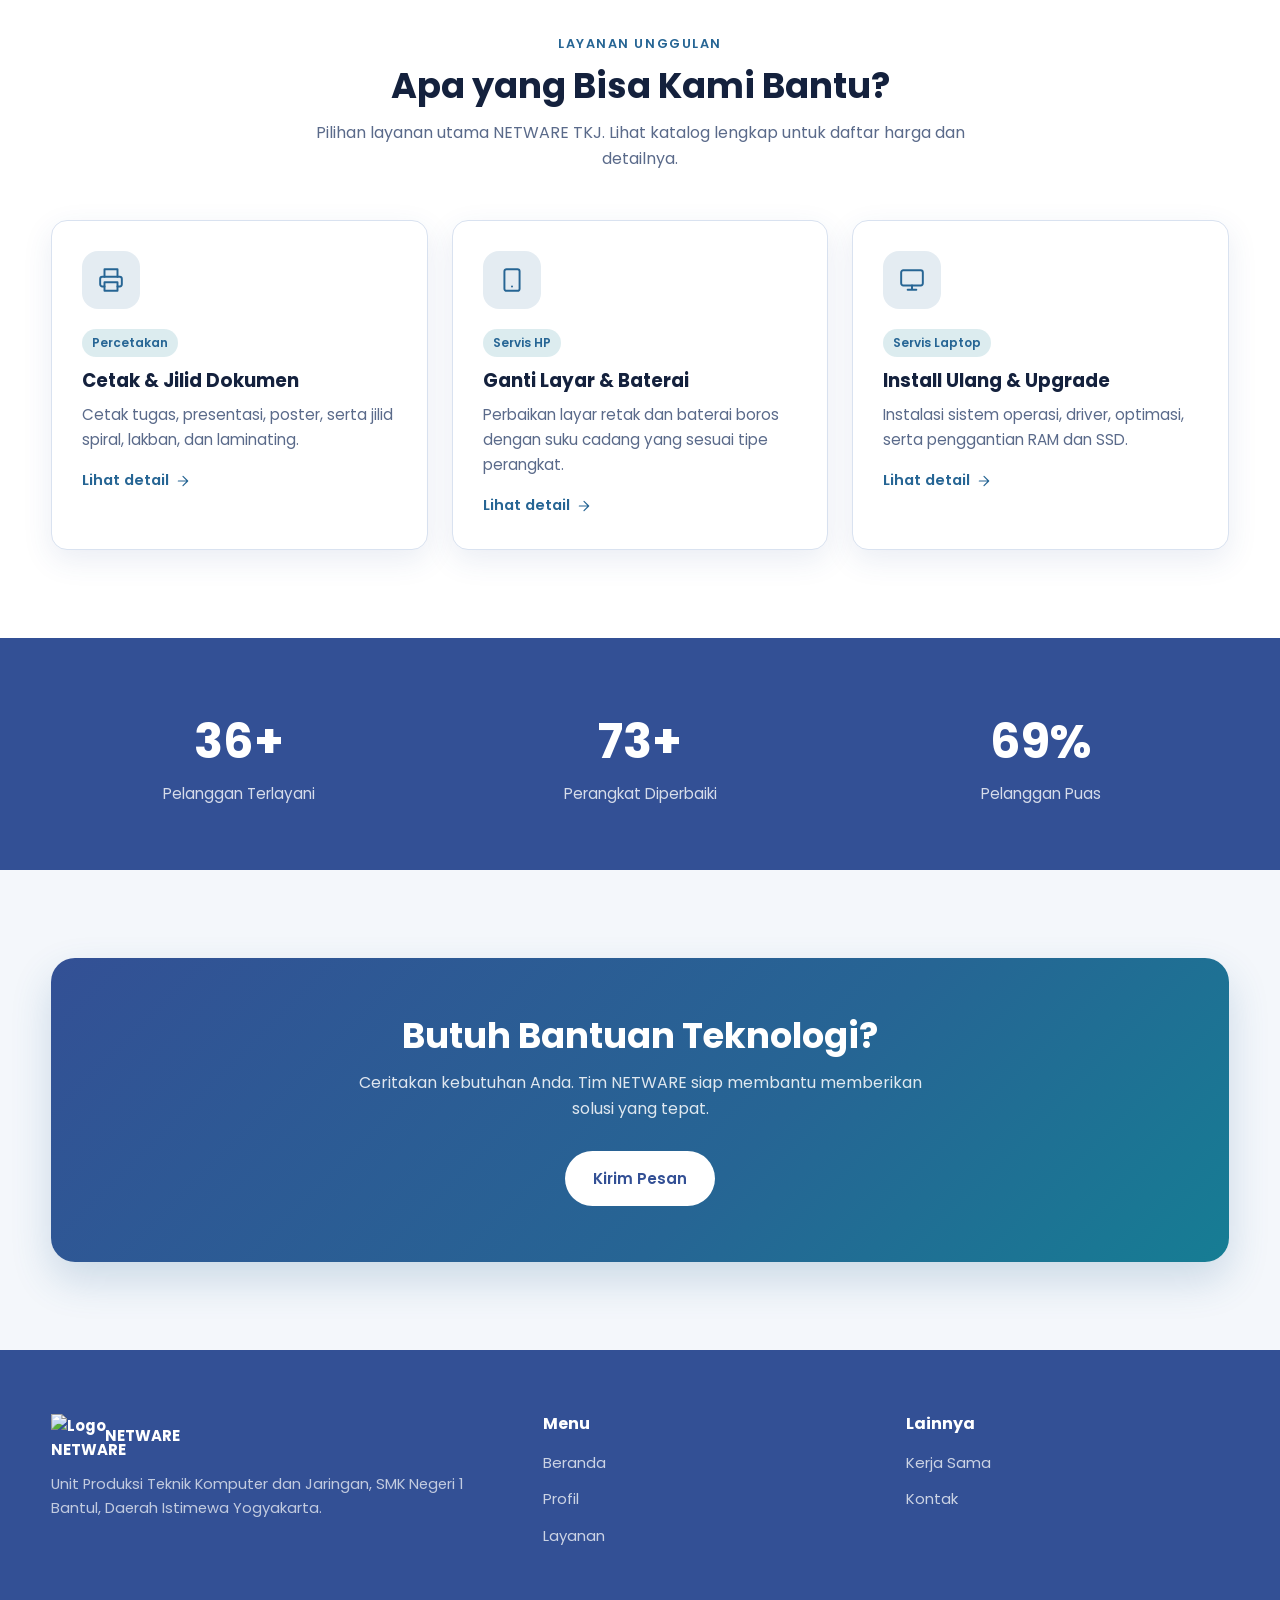
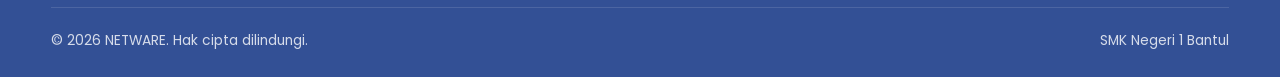
==== commit 86e5e15e: "update form kontak dan template email" ====
--- a/index.html
+++ b/index.html
@@ -5,35 +5,36 @@
   <meta name="viewport" content="width=device-width, initial-scale=1.0" />
   <meta name="description" content="NETWARE — Unit Produksi Teknik Komputer dan Jaringan (TKJ) SMK Negeri 1 Bantul. Percetakan, servis HP, servis laptop, dan layanan teknologi." />
   <title>NETWARE | Unit Produksi TKJ SMKN 1 Bantul</title>
+  <link rel="icon" type="image/png" href="https://i.ibb.co.com/7dhTxXJW/netware.png" />
   <link rel="preconnect" href="https://fonts.googleapis.com" />
   <link rel="preconnect" href="https://fonts.gstatic.com" crossorigin />
   <link href="https://fonts.googleapis.com/css2?family=Poppins:wght@400;500;600;700&display=swap" rel="stylesheet" />
   <link rel="stylesheet" href="css/style.css" />
   <script src="js/animasi.js" defer></script>
   <script src="js/main.js" defer></script>
+  <script src="js/i18n.js" defer></script>
 </head>
 <body>
   <div class="page-loader" aria-hidden="true"><div class="loader-ring"></div></div>
   <div class="scroll-progress" aria-hidden="true"></div>
-  <a class="skip-link" href="#konten">Lewati ke konten</a>
+  <a class="skip-link" href="#konten" data-i18n="common.skip">Lewati ke konten</a>
 
   <!-- ============ HEADER & NAVIGASI ============ -->
   <header class="site-header">
     <div class="container nav-wrap">
       <a href="index.html" class="logo" aria-label="NETWARE beranda">
         <span class="logo-mark">
-          <svg class="icon" viewBox="0 0 24 24" aria-hidden="true"><rect x="2" y="3" width="20" height="14" rx="2"/><path d="M8 21h8M12 17v4"/></svg>
+          <img src="https://i.ibb.co.com/7dhTxXJW/netware.png" alt="Logo NETWARE" style="width:100%;height:100%;object-fit:contain" />
         </span>
-        <span>NETWARE<small>Unit Produksi TKJ SMKN 1 Bantul</small></span>
+        <span>NETWARE<small data-i18n="brand.sub">Unit Produksi TKJ SMKN 1 Bantul</small></span>
       </a>
 
       <nav aria-label="Navigasi utama">
         <ul class="nav-menu" id="menu">
-          <li><a href="index.html" class="nav-link">Beranda</a></li>
-          <li><a href="profil.html" class="nav-link">Profil</a></li>
-          <li><a href="layanan.html" class="nav-link">Layanan</a></li>
-          <li><a href="kerjasama.html" class="nav-link">Kerja Sama</a></li>
-          <li><a href="kontak.html" class="nav-link">Kontak</a></li>
+          <li><a href="index.html" class="nav-link" data-i18n="nav.home">Beranda</a></li>
+          <li><a href="profil.html" class="nav-link" data-i18n="nav.profile">Profil</a></li>
+          <li><a href="layanan.html" class="nav-link" data-i18n="nav.services">Layanan</a></li>
+          <li><a href="kontak.html" class="nav-link" data-i18n="nav.contact">Kontak</a></li>
         </ul>
       </nav>
 
@@ -54,35 +55,37 @@
 
     <!-- ============ HERO ============ -->
     <section class="hero">
+      <div class="hero-bg" aria-hidden="true">
+        <video class="hero-video" autoplay muted loop playsinline preload="metadata" poster="img/hero-poster.jpg">
+          <source src="video/hero.mp4" type="video/mp4" />
+        </video>
+      </div>
+
       <div class="container hero-grid">
-        <div>
-          <span class="eyebrow">Unit Produksi Teknik Komputer &amp; Jaringan</span>
-          <h1>Solusi Teknologi <span class="text-gradient">Terpercaya</span> dari Siswa TKJ</h1>
-          <p>NETWARE melayani percetakan, servis HP, servis laptop, hingga instalasi jaringan dan CCTV, dikerjakan dengan standar profesional oleh tim SMK Negeri 1 Bantul.</p>
+        <div class="hero-text">
+          <span class="eyebrow" data-i18n="hero.eyebrow">Unit Produksi Teknik Komputer &amp; Jaringan</span>
+          <h1 data-i18n-html="hero.title">Solusi Teknologi <span>Terpercaya</span> dari Siswa TKJ</h1>
+          <p data-i18n="hero.desc">NETWARE melayani percetakan, servis HP, servis laptop, hingga instalasi jaringan dan CCTV, dikerjakan dengan standar profesional oleh tim SMK Negeri 1 Bantul.</p>
           <div class="hero-actions">
-            <a href="layanan.html" class="btn btn-light">Lihat Layanan</a>
-            <a href="kontak.html" class="btn btn-ghost-light">Hubungi Kami</a>
+            <a href="layanan.html" class="btn btn-light" data-i18n="hero.btn.services">Lihat Layanan</a>
+            <a href="kontak.html" class="btn btn-ghost-light" data-i18n="hero.btn.contact">Hubungi Kami</a>
           </div>
         </div>
 
         <div class="hero-visual">
           <div class="hero-card">
-            <div class="hero-card-item">
-              <svg class="icon" viewBox="0 0 24 24" aria-hidden="true"><path d="M6 9V2h12v7"/><path d="M6 18H4a2 2 0 0 1-2-2v-5a2 2 0 0 1 2-2h16a2 2 0 0 1 2 2v5a2 2 0 0 1-2 2h-2"/><rect x="6" y="14" width="12" height="8"/></svg>
-              <div><strong>Percetakan</strong><span>Cetak hitam putih &amp; warna, jilid</span></div>
-            </div>
-            <div class="hero-card-item">
+            <a href="layanan.html" class="hero-card-item">
               <svg class="icon" viewBox="0 0 24 24" aria-hidden="true"><rect x="5" y="2" width="14" height="20" rx="2"/><path d="M12 18h.01"/></svg>
-              <div><strong>Servis HP</strong><span>Ganti layar dan baterai</span></div>
-            </div>
-            <div class="hero-card-item">
+              <div data-i18n-html="hero.card.phone"><strong>Servis HP</strong><span>Layar &amp; baterai</span></div>
+            </a>
+            <a href="layanan.html" class="hero-card-item">
               <svg class="icon" viewBox="0 0 24 24" aria-hidden="true"><rect x="2" y="3" width="20" height="14" rx="2"/><path d="M8 21h8M12 17v4"/></svg>
-              <div><strong>Servis Laptop</strong><span>Install ulang, optimasi, hardware</span></div>
-            </div>
-            <div class="hero-card-item">
-              <svg class="icon" viewBox="0 0 24 24" aria-hidden="true"><rect x="9" y="2" width="6" height="6" rx="1"/><rect x="2" y="16" width="6" height="6" rx="1"/><rect x="16" y="16" width="6" height="6" rx="1"/><path d="M12 8v4M5 16v-4h14v4"/></svg>
-              <div><strong>Jaringan &amp; CCTV</strong><span>Instalasi rapi dan terkonfigurasi</span></div>
-            </div>
+              <div data-i18n-html="hero.card.laptop"><strong>Servis Laptop</strong><span>Install ulang &amp; upgrade</span></div>
+            </a>
+            <a href="layanan.html" class="hero-card-item">
+              <svg class="icon" viewBox="0 0 24 24" aria-hidden="true"><path d="M6 9V2h12v7"/><rect x="6" y="14" width="12" height="8"/></svg>
+              <div data-i18n-html="hero.card.print"><strong>Percetakan</strong><span>Cetak &amp; jilid dokumen</span></div>
+            </a>
           </div>
         </div>
       </div>
@@ -92,26 +95,26 @@
     <section class="section">
       <div class="container">
         <div class="section-head reveal">
-          <span class="eyebrow">Tentang NETWARE</span>
-          <h2>Belajar Sambil Melayani</h2>
-          <p>NETWARE adalah unit produksi di bawah program keahlian Teknik Komputer dan Jaringan. Di sini, siswa menerapkan ilmu yang dipelajari di kelas untuk melayani kebutuhan nyata masyarakat.</p>
+          <span class="eyebrow" data-i18n="intro.eyebrow">Tentang NETWARE</span>
+          <h2 data-i18n="intro.title">Belajar Sambil Melayani</h2>
+          <p data-i18n="intro.desc">NETWARE adalah unit produksi di bawah program keahlian Teknik Komputer dan Jaringan. Di sini, siswa menerapkan ilmu yang dipelajari di kelas untuk melayani kebutuhan nyata masyarakat.</p>
         </div>
 
         <div class="grid grid-3">
           <article class="card reveal">
             <div class="card-icon"><svg class="icon" viewBox="0 0 24 24" aria-hidden="true"><path d="M12 2l8 4v6c0 5-3.5 9-8 10-4.5-1-8-5-8-10V6l8-4z"/></svg></div>
-            <h3>Kualitas Terjaga</h3>
-            <p>Setiap pekerjaan dikerjakan dengan prosedur yang jelas dan diperiksa sebelum diserahkan.</p>
+            <h3 data-i18n="intro.c1.title">Kualitas Terjaga</h3>
+            <p data-i18n="intro.c1.desc">Setiap pekerjaan dikerjakan dengan prosedur yang jelas dan diperiksa sebelum diserahkan.</p>
           </article>
           <article class="card reveal reveal-delay-1">
             <div class="card-icon"><svg class="icon" viewBox="0 0 24 24" aria-hidden="true"><circle cx="12" cy="12" r="10"/><path d="M12 6v6l4 2"/></svg></div>
-            <h3>Pengerjaan Cepat</h3>
-            <p>Estimasi waktu disampaikan sejak awal sehingga Anda tahu kapan barang siap diambil.</p>
+            <h3 data-i18n="intro.c2.title">Pengerjaan Cepat</h3>
+            <p data-i18n="intro.c2.desc">Estimasi waktu disampaikan sejak awal sehingga Anda tahu kapan barang siap diambil.</p>
           </article>
           <article class="card reveal reveal-delay-2">
             <div class="card-icon"><svg class="icon" viewBox="0 0 24 24" aria-hidden="true"><path d="M17 21v-2a4 4 0 0 0-4-4H5a4 4 0 0 0-4 4v2"/><circle cx="9" cy="7" r="4"/><path d="M23 21v-2a4 4 0 0 0-3-3.87M16 3.13a4 4 0 0 1 0 7.75"/></svg></div>
-            <h3>Melayani dengan Hati</h3>
-            <p>Penjelasan yang jujur dan ramah, tanpa tekanan untuk membeli layanan yang tidak Anda butuhkan.</p>
+            <h3 data-i18n="intro.c3.title">Melayani dengan Hati</h3>
+            <p data-i18n="intro.c3.desc">Penjelasan yang jujur dan ramah, tanpa tekanan untuk membeli layanan yang tidak Anda butuhkan.</p>
           </article>
         </div>
       </div>
@@ -121,32 +124,32 @@
     <section class="section section-alt">
       <div class="container">
         <div class="section-head reveal">
-          <span class="eyebrow">Layanan Unggulan</span>
-          <h2>Apa yang Bisa Kami Bantu?</h2>
-          <p>Pilihan layanan utama NETWARE. Lihat katalog lengkap untuk daftar harga dan detailnya.</p>
+          <span class="eyebrow" data-i18n="feat.eyebrow">Layanan Unggulan</span>
+          <h2 data-i18n="feat.title">Apa yang Bisa Kami Bantu?</h2>
+          <p data-i18n="feat.desc">Pilihan layanan utama NETWARE TKJ. Lihat katalog lengkap untuk daftar harga dan detailnya.</p>
         </div>
 
         <div class="grid grid-3">
           <article class="card reveal">
             <div class="card-icon"><svg class="icon" viewBox="0 0 24 24" aria-hidden="true"><path d="M6 9V2h12v7"/><path d="M6 18H4a2 2 0 0 1-2-2v-5a2 2 0 0 1 2-2h16a2 2 0 0 1 2 2v5a2 2 0 0 1-2 2h-2"/><rect x="6" y="14" width="12" height="8"/></svg></div>
-            <span class="tag">Percetakan</span>
-            <h3>Cetak &amp; Jilid Dokumen</h3>
-            <p>Cetak tugas, presentasi, poster, serta jilid spiral, lakban, dan laminating.</p>
-            <a href="layanan.html" class="card-link">Lihat detail <svg class="icon" viewBox="0 0 24 24" aria-hidden="true"><path d="M5 12h14M12 5l7 7-7 7"/></svg></a>
+            <span class="tag" data-i18n="feat.c1.tag">Percetakan</span>
+            <h3 data-i18n="feat.c1.title">Cetak &amp; Jilid Dokumen</h3>
+            <p data-i18n="feat.c1.desc">Cetak tugas, presentasi, poster, serta jilid spiral, lakban, dan laminating.</p>
+            <a href="layanan.html" class="card-link"><span data-i18n="feat.more">Lihat detail</span> <svg class="icon" viewBox="0 0 24 24" aria-hidden="true"><path d="M5 12h14M12 5l7 7-7 7"/></svg></a>
           </article>
           <article class="card reveal reveal-delay-1">
             <div class="card-icon"><svg class="icon" viewBox="0 0 24 24" aria-hidden="true"><rect x="5" y="2" width="14" height="20" rx="2"/><path d="M12 18h.01"/></svg></div>
-            <span class="tag">Servis HP</span>
-            <h3>Ganti Layar &amp; Baterai</h3>
-            <p>Perbaikan layar retak dan baterai boros dengan suku cadang yang sesuai tipe perangkat.</p>
-            <a href="layanan.html" class="card-link">Lihat detail <svg class="icon" viewBox="0 0 24 24" aria-hidden="true"><path d="M5 12h14M12 5l7 7-7 7"/></svg></a>
+            <span class="tag" data-i18n="feat.c2.tag">Servis HP</span>
+            <h3 data-i18n="feat.c2.title">Ganti Layar &amp; Baterai</h3>
+            <p data-i18n="feat.c2.desc">Perbaikan layar retak dan baterai boros dengan suku cadang yang sesuai tipe perangkat.</p>
+            <a href="layanan.html" class="card-link"><span data-i18n="feat.more">Lihat detail</span> <svg class="icon" viewBox="0 0 24 24" aria-hidden="true"><path d="M5 12h14M12 5l7 7-7 7"/></svg></a>
           </article>
           <article class="card reveal reveal-delay-2">
             <div class="card-icon"><svg class="icon" viewBox="0 0 24 24" aria-hidden="true"><rect x="2" y="3" width="20" height="14" rx="2"/><path d="M8 21h8M12 17v4"/></svg></div>
-            <span class="tag">Servis Laptop</span>
-            <h3>Install Ulang &amp; Upgrade</h3>
-            <p>Instalasi sistem operasi, driver, optimasi, serta penggantian RAM dan SSD.</p>
-            <a href="layanan.html" class="card-link">Lihat detail <svg class="icon" viewBox="0 0 24 24" aria-hidden="true"><path d="M5 12h14M12 5l7 7-7 7"/></svg></a>
+            <span class="tag" data-i18n="feat.c3.tag">Servis Laptop</span>
+            <h3 data-i18n="feat.c3.title">Install Ulang &amp; Upgrade</h3>
+            <p data-i18n="feat.c3.desc">Instalasi sistem operasi, driver, optimasi, serta penggantian RAM dan SSD.</p>
+            <a href="layanan.html" class="card-link"><span data-i18n="feat.more">Lihat detail</span> <svg class="icon" viewBox="0 0 24 24" aria-hidden="true"><path d="M5 12h14M12 5l7 7-7 7"/></svg></a>
           </article>
         </div>
       </div>
@@ -154,31 +157,30 @@
 
     <!-- ============ STATISTIK ============ -->
     <section class="stats">
-      <div class="container grid grid-3">
-        <div class="reveal">
-          <div class="stat-number" data-count="10" data-suffix="+">0</div>
-          <div class="stat-label">Jenis Layanan</div>
-        </div>
-        <div class="reveal reveal-delay-1">
-          <div class="stat-number" data-count="4">0</div>
-          <div class="stat-label">Kategori Layanan</div>
-        </div>
-        <div class="reveal reveal-delay-2">
-          <div class="stat-number" data-count="3">0</div>
-          <div class="stat-label">Bentuk Kerja Sama</div>
-        </div>
-      </div>
-    </section>
+  <div class="container grid grid-3">
+    <div class="reveal">
+      <div class="stat-number" data-count="50" data-suffix="+">0</div>
+      <div class="stat-label" data-i18n="stat.1">Pelanggan Terlayani</div>
+    </div>
+    <div class="reveal reveal-delay-1">
+      <div class="stat-number" data-count="100" data-suffix="+">0</div>
+      <div class="stat-label" data-i18n="stat.2">Perangkat Diperbaiki</div>
+    </div>
+    <div class="reveal reveal-delay-2">
+      <div class="stat-number" data-count="95" data-suffix="%">0</div>
+      <div class="stat-label" data-i18n="stat.3">Pelanggan Puas</div>
+    </div>
+  </div>
+</section>
 
     <!-- ============ CTA ============ -->
     <section class="section">
       <div class="container">
         <div class="cta-band reveal">
-          <h2>Butuh Bantuan Teknologi?</h2>
-          <p>Ceritakan kebutuhan Anda. Tim NETWARE siap membantu memberikan solusi yang tepat.</p>
+          <h2 data-i18n="cta.title">Butuh Bantuan Teknologi?</h2>
+          <p data-i18n="cta.desc">Ceritakan kebutuhan Anda. Tim NETWARE siap membantu memberikan solusi yang tepat.</p>
           <div class="hero-actions">
-            <a href="kontak.html" class="btn btn-light">Kirim Pesan</a>
-            <a href="kerjasama.html" class="btn btn-ghost-light">Info Kerja Sama</a>
+            <a href="kontak.html" class="btn btn-light" data-i18n="cta.send">Kirim Pesan</a>
           </div>
         </div>
       </div>
@@ -190,33 +192,38 @@
     <div class="container">
       <div class="footer-grid">
         <div>
-          <a href="index.html" class="logo"><span class="logo-mark"><svg class="icon" viewBox="0 0 24 24" aria-hidden="true"><rect x="2" y="3" width="20" height="14" rx="2"/><path d="M8 21h8M12 17v4"/></svg></span><span>NETWARE</span></a>
-          <p>Unit Produksi Teknik Komputer dan Jaringan, SMK Negeri 1 Bantul, Daerah Istimewa Yogyakarta.</p>
+          <a href="index.html" class="logo">
+            <span class="logo-mark">
+              <img src="https://i.ibb.co.com/7dhTxXJW/netware.png" alt="Logo NETWARE" style="width:100%;height:100%;object-fit:contain" />
+            </span>
+            <span>NETWARE</span>
+          </a>
+          <p data-i18n="footer.desc">Unit Produksi Teknik Komputer dan Jaringan, SMK Negeri 1 Bantul, Daerah Istimewa Yogyakarta.</p>
         </div>
         <div>
-          <h4>Menu</h4>
+          <h4 data-i18n="footer.menu">Menu</h4>
           <ul>
-            <li><a href="index.html">Beranda</a></li>
-            <li><a href="profil.html">Profil</a></li>
-            <li><a href="layanan.html">Layanan</a></li>
+            <li><a href="index.html" data-i18n="nav.home">Beranda</a></li>
+            <li><a href="profil.html" data-i18n="nav.profile">Profil</a></li>
+            <li><a href="layanan.html" data-i18n="nav.services">Layanan</a></li>
           </ul>
         </div>
         <div>
-          <h4>Lainnya</h4>
+          <h4 data-i18n="footer.other">Lainnya</h4>
           <ul>
-            <li><a href="kerjasama.html">Kerja Sama</a></li>
-            <li><a href="kontak.html">Kontak</a></li>
+            <li><a href="kerjasama.html" data-i18n="nav.partner">Kerja Sama</a></li>
+            <li><a href="kontak.html" data-i18n="nav.contact">Kontak</a></li>
           </ul>
         </div>
       </div>
       <div class="footer-bottom">
-        <span>&copy; <span class="current-year">2026</span> NETWARE. Hak cipta dilindungi.</span>
+        <span>&copy; <span class="current-year">2026</span> NETWARE. <span data-i18n="footer.rights">Hak cipta dilindungi.</span></span>
         <span>SMK Negeri 1 Bantul</span>
       </div>
     </div>
   </footer>
 
-  <button class="back-to-top" type="button" aria-label="Kembali ke atas">
+  <button class="back-to-top" type="button" data-i18n-aria="common.toTop" aria-label="Kembali ke atas">
     <svg class="icon" viewBox="0 0 24 24" aria-hidden="true"><path d="M12 19V5M5 12l7-7 7 7"/></svg>
   </button>
 </body>
--- a/css/style.css
+++ b/css/style.css
@@ -1,25 +1,26 @@
 /* =========================================================
    NETWARE — Unit Produksi TKJ SMK Negeri 1 Bantul
    Stylesheet utama (ditulis manual, tanpa framework)
+   Palet: #167D94 · #266594 · #335095
    ========================================================= */
 
 /* ---------- 1. Variabel warna & tipografi ---------- */
 :root {
-  --navy: #0a1f44;
-  --navy-2: #13306b;
-  --blue: #1565d8;
-  --blue-light: #3b9cff;
-  --cyan: #22d3ee;
+  --navy: #335095;
+  --navy-2: #266594;
+  --blue: #266594;
+  --blue-light: #167D94;
+  --cyan: #167D94;
   --white: #ffffff;
 
-  --bg: #f5f8fd;
+  --bg: #f4f7fb;
   --surface: #ffffff;
-  --text: #0f1b33;
-  --text-muted: #5b6b86;
-  --border: #dbe4f3;
-  --shadow: 0 10px 30px rgba(10, 31, 68, 0.08);
-  --shadow-hover: 0 18px 40px rgba(21, 101, 216, 0.18);
-  --gradient: linear-gradient(135deg, var(--navy) 0%, var(--blue) 60%, var(--cyan) 100%);
+  --text: #14213d;
+  --text-muted: #5a6a8a;
+  --border: #d9e2f0;
+  --shadow: 0 10px 30px rgba(51, 80, 149, 0.10);
+  --shadow-hover: 0 18px 40px rgba(38, 101, 148, 0.20);
+  --gradient: linear-gradient(135deg, #335095 0%, #266594 60%, #167D94 100%);
 
   --radius: 16px;
   --radius-sm: 10px;
@@ -30,13 +31,13 @@
 
 /* Mode gelap */
 [data-theme="dark"] {
-  --bg: #0b1424;
-  --surface: #121d33;
-  --text: #e6eefc;
-  --text-muted: #9fb0cc;
-  --border: #22314f;
+  --bg: #121c33;
+  --surface: #1a2844;
+  --text: #e8eef9;
+  --text-muted: #a3b1cc;
+  --border: #2c3e66;
   --shadow: 0 10px 30px rgba(0, 0, 0, 0.35);
-  --shadow-hover: 0 18px 40px rgba(34, 211, 238, 0.15);
+  --shadow-hover: 0 18px 40px rgba(22, 125, 148, 0.25);
 }
 
 /* ---------- 2. Reset & dasar ---------- */
@@ -111,12 +112,12 @@
 .btn:hover { transform: translateY(-3px); }
 .btn:active { transform: translateY(-1px) scale(0.98); }
 .btn .icon { width: 18px; height: 18px; }
-.btn-primary { background: var(--blue); color: #fff; box-shadow: 0 6px 18px rgba(21, 101, 216, 0.35); }
-.btn-primary:hover { background: var(--blue-light); color: #fff; box-shadow: 0 10px 26px rgba(59, 156, 255, 0.45); }
+.btn-primary { background: var(--blue); color: #fff; box-shadow: 0 6px 18px rgba(38, 101, 148, 0.35); }
+.btn-primary:hover { background: var(--blue-light); color: #fff; box-shadow: 0 10px 26px rgba(22, 125, 148, 0.45); }
 .btn-outline { border-color: var(--blue); color: var(--blue); background: transparent; }
 .btn-outline:hover { background: var(--blue); color: #fff; }
 .btn-light { background: #fff; color: var(--navy); }
-.btn-light:hover { background: var(--cyan); color: var(--navy); }
+.btn-light:hover { background: var(--cyan); color: #fff; }
 .btn-ghost-light { border-color: rgba(255,255,255,0.7); color: #fff; }
 .btn-ghost-light:hover { background: #fff; color: var(--navy); }
 .btn-block { width: 100%; }
@@ -134,7 +135,7 @@
   border-bottom: 1px solid var(--border);
   transition: background var(--transition), box-shadow var(--transition);
 }
-[data-theme="dark"] .site-header { background: rgba(11, 20, 36, 0.82); }
+[data-theme="dark"] .site-header { background: rgba(18, 28, 51, 0.82); }
 .site-header.scrolled { box-shadow: var(--shadow); }
 
 .nav-wrap { height: 100%; display: flex; align-items: center; justify-content: space-between; gap: 16px; }
@@ -144,7 +145,7 @@
 .logo:hover { color: var(--blue); }
 .logo-mark {
   width: 40px; height: 40px; border-radius: 12px; background: var(--gradient);
-  display: grid; place-items: center; color: #fff; box-shadow: 0 6px 16px rgba(21,101,216,0.35);
+  display: grid; place-items: center; color: #fff; box-shadow: 0 6px 16px rgba(38, 101, 148, 0.35);
 }
 .logo-mark .icon { width: 22px; height: 22px; }
 .logo small { display: block; font-size: 0.68rem; font-weight: 500; color: var(--text-muted); letter-spacing: 0.04em; }
@@ -159,7 +160,7 @@
   content: ""; position: absolute; left: 50%; bottom: 4px; width: 0; height: 2px;
   background: var(--cyan); transform: translateX(-50%); transition: width var(--transition);
 }
-.nav-link:hover { color: var(--blue); background: rgba(21,101,216,0.06); }
+.nav-link:hover { color: var(--blue); background: rgba(38, 101, 148, 0.08); }
 .nav-link:hover::after, .nav-link.active::after { width: 60%; }
 .nav-link.active { color: var(--blue); font-weight: 600; }
 
@@ -186,26 +187,43 @@
 
 /* ---------- 5. Hero ---------- */
 .hero {
-  position: relative; min-height: 100vh; display: flex; align-items: center;
+  position: relative; min-height: 100vh; min-height: 100svh;
+  display: flex; align-items: center;
   padding: calc(var(--header-h) + 40px) 0 80px;
   background: var(--gradient); color: #fff; overflow: hidden;
 }
-.hero::before, .hero::after {
-  content: ""; position: absolute; border-radius: 50%; filter: blur(60px); opacity: 0.35; pointer-events: none;
-}
-.hero::before { width: 420px; height: 420px; background: var(--cyan); top: -120px; right: -80px; animation: float 9s ease-in-out infinite; }
-.hero::after { width: 320px; height: 320px; background: var(--blue-light); bottom: -100px; left: -60px; animation: float 11s ease-in-out infinite reverse; }
-@keyframes float { 50% { transform: translateY(-30px); } }
-
-.hero-grid { position: relative; z-index: 1; display: grid; grid-template-columns: 1.15fr 1fr; gap: 56px; align-items: center; }
+
+/* Video latar memenuhi seluruh hero */
+.hero-bg { position: absolute; inset: 0; z-index: 0; }
+.hero-bg::after {
+  content: ""; position: absolute; inset: 0;
+  background: linear-gradient(90deg, rgba(51,80,149,0.92) 0%, rgba(38,101,148,0.75) 50%, rgba(22,125,148,0.55) 100%);
+}
+.hero-video {
+  position: absolute; inset: 0;
+  width: 100%; height: 100%;
+  object-fit: cover; object-position: center;
+  background: var(--navy-2);
+}
+
+/* Susunan teks dan kartu */
+.hero-grid {
+  position: relative; z-index: 1;
+  display: grid;
+  grid-template-columns: minmax(0, 1fr) minmax(0, 380px);
+  gap: 48px;
+  align-items: center;
+}
+.hero-text { position: relative; z-index: 1; }
 .hero h1 { color: #fff; margin-bottom: 18px; }
 .hero p { color: rgba(255,255,255,0.85); font-size: 1.08rem; max-width: 560px; }
-.hero .eyebrow { color: var(--cyan); }
+.hero .eyebrow { color: #fff; opacity: 0.9; }
 .hero-actions { display: flex; flex-wrap: wrap; gap: 14px; margin-top: 32px; }
 
-.hero-visual { position: relative; display: grid; place-items: center; }
+/* Kartu layanan di kanan */
+.hero-visual { position: relative; z-index: 1; display: flex; justify-content: center; }
 .hero-card {
-  width: min(420px, 100%); padding: 28px; border-radius: 24px;
+  width: 100%; max-width: 380px; padding: 24px; border-radius: 24px;
   background: rgba(255,255,255,0.08); border: 1px solid rgba(255,255,255,0.2);
   backdrop-filter: blur(14px); -webkit-backdrop-filter: blur(14px);
   box-shadow: 0 30px 60px rgba(0,0,0,0.25);
@@ -217,10 +235,10 @@
   transition: transform var(--transition), background var(--transition);
 }
 .hero-card-item:last-child { margin-bottom: 0; }
-.hero-card-item:hover { transform: translateX(6px); background: rgba(255,255,255,0.18); }
-.hero-card-item strong { display: block; font-size: 0.98rem; }
+.hero-card-item:hover { transform: translateX(6px); background: rgba(255,255,255,0.18); color: #fff; }
+.hero-card-item strong { display: block; font-size: 0.98rem; color: #fff; }
 .hero-card-item span { font-size: 0.82rem; color: rgba(255,255,255,0.75); }
-.hero-card-item .icon { color: var(--cyan); }
+.hero-card-item .icon { color: #fff; }
 
 @keyframes rise { from { opacity: 0; transform: translateY(30px); } to { opacity: 1; transform: none; } }
 
@@ -238,7 +256,7 @@
 .card:hover { transform: translateY(-8px); box-shadow: var(--shadow-hover); border-color: var(--cyan); }
 .card-icon {
   width: 58px; height: 58px; border-radius: 16px; margin-bottom: 20px;
-  display: grid; place-items: center; background: rgba(21,101,216,0.1); color: var(--blue);
+  display: grid; place-items: center; background: rgba(38, 101, 148, 0.12); color: var(--blue);
   transition: background var(--transition), color var(--transition), transform var(--transition);
 }
 .card:hover .card-icon { background: var(--gradient); color: #fff; transform: scale(1.08) rotate(-4deg); }
@@ -250,13 +268,13 @@
 
 .tag {
   display: inline-block; font-size: 0.75rem; font-weight: 600; padding: 4px 10px; border-radius: 999px;
-  background: rgba(34,211,238,0.15); color: var(--blue); margin-bottom: 12px;
+  background: rgba(22, 125, 148, 0.15); color: var(--blue); margin-bottom: 12px;
 }
 
 /* ---------- 7. Statistik ---------- */
 .stats { background: var(--navy); color: #fff; padding: 64px 0; }
 .stats .grid { text-align: center; }
-.stat-number { font-size: clamp(2.2rem, 4vw, 3rem); font-weight: 700; color: var(--cyan); }
+.stat-number { font-size: clamp(2.2rem, 4vw, 3rem); font-weight: 700; color: #fff; }
 .stat-label { color: rgba(255,255,255,0.8); font-size: 0.95rem; }
 
 /* ---------- 8. Timeline / sejarah ---------- */
@@ -283,7 +301,7 @@
 .page-hero h1 { color: #fff; font-size: clamp(2rem, 4vw, 2.9rem); }
 .page-hero p { color: rgba(255,255,255,0.85); max-width: 640px; margin: 14px auto 0; }
 .breadcrumb { font-size: 0.88rem; color: rgba(255,255,255,0.75); margin-bottom: 12px; }
-.breadcrumb a { color: var(--cyan); }
+.breadcrumb a { color: #fff; text-decoration: underline; }
 
 /* ---------- 10. Layanan: pencarian, filter, katalog ---------- */
 .toolbar { display: flex; flex-wrap: wrap; gap: 16px; align-items: center; justify-content: space-between; margin-bottom: 36px; }
@@ -293,7 +311,7 @@
   border: 1px solid var(--border); background: var(--surface); color: var(--text); font: inherit;
   transition: border-color var(--transition), box-shadow var(--transition);
 }
-.search-box input:focus { outline: none; border-color: var(--blue); box-shadow: 0 0 0 4px rgba(21,101,216,0.15); }
+.search-box input:focus { outline: none; border-color: var(--blue); box-shadow: 0 0 0 4px rgba(38, 101, 148, 0.15); }
 .search-box .icon { position: absolute; left: 16px; top: 50%; transform: translateY(-50%); color: var(--text-muted); width: 20px; height: 20px; }
 
 .filters { display: flex; flex-wrap: wrap; gap: 10px; }
@@ -303,7 +321,7 @@
   transition: all var(--transition);
 }
 .filter-btn:hover { border-color: var(--blue); color: var(--blue); transform: translateY(-2px); }
-.filter-btn.active { background: var(--blue); border-color: var(--blue); color: #fff; box-shadow: 0 6px 16px rgba(21,101,216,0.3); }
+.filter-btn.active { background: var(--blue); border-color: var(--blue); color: #fff; box-shadow: 0 6px 16px rgba(38, 101, 148, 0.3); }
 
 .service-card { display: flex; flex-direction: column; cursor: pointer; }
 .service-card .price { margin-top: auto; padding-top: 18px; font-weight: 700; color: var(--navy); display: flex; justify-content: space-between; align-items: center; }
@@ -325,7 +343,7 @@
 .step::before {
   content: counter(step, decimal-leading-zero); position: absolute; top: -18px; left: 22px;
   width: 44px; height: 44px; border-radius: 50%; display: grid; place-items: center;
-  background: var(--gradient); color: #fff; font-weight: 700; box-shadow: 0 6px 14px rgba(21,101,216,0.35);
+  background: var(--gradient); color: #fff; font-weight: 700; box-shadow: 0 6px 14px rgba(38, 101, 148, 0.35);
 }
 .step h3 { color: var(--text); margin: 10px 0 8px; }
 
@@ -355,7 +373,7 @@
 .form-group textarea { min-height: 140px; resize: vertical; }
 .form-group input:focus,
 .form-group select:focus,
-.form-group textarea:focus { outline: none; border-color: var(--blue); box-shadow: 0 0 0 4px rgba(21,101,216,0.15); }
+.form-group textarea:focus { outline: none; border-color: var(--blue); box-shadow: 0 0 0 4px rgba(38, 101, 148, 0.15); }
 .form-group.invalid input,
 .form-group.invalid select,
 .form-group.invalid textarea { border-color: #ef4444; }
@@ -367,7 +385,7 @@
 /* ---------- 13. Modal ---------- */
 .modal {
   position: fixed; inset: 0; z-index: 1500; display: grid; place-items: center; padding: 20px;
-  background: rgba(5, 12, 28, 0.6); backdrop-filter: blur(4px);
+  background: rgba(51, 80, 149, 0.6); backdrop-filter: blur(4px);
   opacity: 0; visibility: hidden; transition: opacity var(--transition), visibility var(--transition);
 }
 .modal.open { opacity: 1; visibility: visible; }
@@ -402,7 +420,7 @@
   position: fixed; right: 20px; bottom: 20px; z-index: 900;
   width: 48px; height: 48px; border-radius: 50%; border: 0; cursor: pointer;
   background: var(--gradient); color: #fff; display: grid; place-items: center;
-  box-shadow: 0 10px 24px rgba(21,101,216,0.4);
+  box-shadow: 0 10px 24px rgba(38, 101, 148, 0.4);
   opacity: 0; visibility: hidden; transform: translateY(20px);
   transition: opacity var(--transition), transform var(--transition), visibility var(--transition);
 }
@@ -417,7 +435,7 @@
 .site-footer ul { list-style: none; }
 .site-footer li { margin-bottom: 10px; }
 .site-footer a { color: rgba(255,255,255,0.75); font-size: 0.93rem; }
-.site-footer a:hover { color: var(--cyan); padding-left: 4px; }
+.site-footer a:hover { color: #fff; padding-left: 4px; }
 .footer-bottom {
   margin-top: 48px; padding-top: 22px; border-top: 1px solid rgba(255,255,255,0.12);
   display: flex; flex-wrap: wrap; justify-content: space-between; gap: 10px; font-size: 0.86rem;
@@ -459,10 +477,11 @@
 /* ---------- 18. Responsif ---------- */
 @media (max-width: 1024px) {
   .grid-4 { grid-template-columns: repeat(2, 1fr); }
-  .hero-grid { grid-template-columns: 1fr; text-align: center; }
-  .hero p { margin-inline: auto; }
+  .hero-grid { grid-template-columns: 1fr; text-align: center; gap: 32px; }
+  .hero-text p { margin-inline: auto; }
   .hero-actions { justify-content: center; }
-  .hero-visual { order: 2; }
+  .hero-visual { justify-content: center; }
+  .hero-card { max-width: 420px; margin: 0 auto; }
   .footer-grid { grid-template-columns: 1fr 1fr; }
 }
 
@@ -482,13 +501,13 @@
   .contact-grid { grid-template-columns: 1fr; }
   .section { padding: 64px 0; }
   .btn-desktop-only { display: none; }
+  .hero-visual { display: none; }
 }
 
 @media (max-width: 560px) {
   .grid-4 { grid-template-columns: 1fr; }
   .footer-grid { grid-template-columns: 1fr; }
   .form { padding: 24px; }
-  .hero-card { padding: 20px; }
   .card { padding: 24px; }
   .logo small { display: none; }
   .timeline { padding-left: 28px; }
@@ -504,4 +523,30 @@
     transition-duration: 0.01ms !important;
     scroll-behavior: auto !important;
   }
+}
+/* Logo tanpa latar kotak, gambar mengisi penuh */
+.logo-mark {
+  background: none;
+  box-shadow: none;
+  padding: 0;
+  width: 44px;
+  height: 44px;
+}
+
+.logo-mark img {
+  width: 100%;
+  height: 100%;
+  object-fit: contain;
+  display: block;
+}
+/* Tombol pilihan bahasa */
+.lang-toggle {
+  width: auto;
+  min-width: 52px;
+  padding: 0 12px;
+  border-radius: 999px;
+  font: inherit;
+  font-size: 0.82rem;
+  font-weight: 700;
+  letter-spacing: 0.06em;
 }
